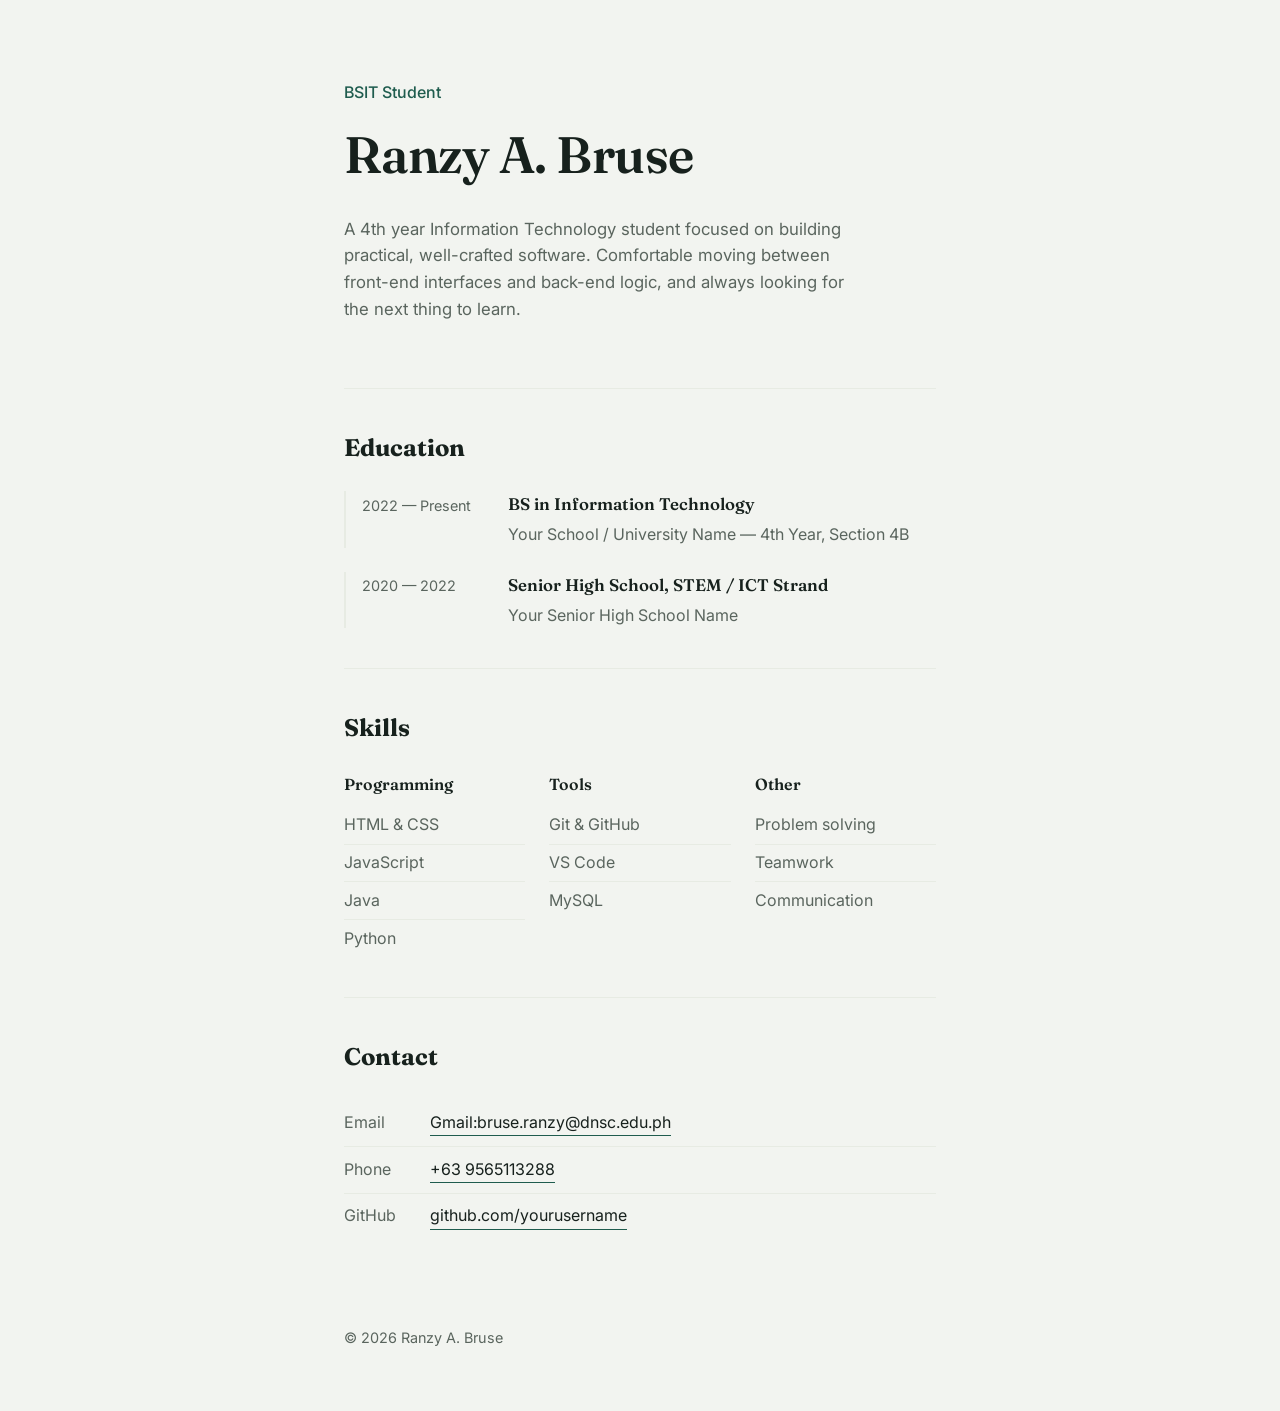
==== First-repo.html @ c1443541 "Improve personal-cv" ====
<!DOCTYPE html>
<html lang="en">
<head>
    <meta charset="UTF-8">
    <meta name="viewport" content="width=device-width, initial-scale=1.0">
    <title>Ranzy A. Bruse — Curriculum Vitae</title>
    <link rel="preconnect" href="https://fonts.googleapis.com">
    <link href="https://fonts.googleapis.com/css2?family=Fraunces:opsz,wght@9..144,500;9..144,600&family=Inter:wght@400;500;600&display=swap" rel="stylesheet">
    <link rel="stylesheet" href="style.css">
</head>
<body>
 
    <!-- Header / Hero section -->
    <header class="hero">
        <p class="hero-role">BSIT Student</p>
        <h1 class="hero-name">Ranzy A. Bruse</h1>
        <p class="hero-intro">
            <!-- PLACEHOLDER: replace with your own 2-3 sentence introduction -->
            A 4th year Information Technology student focused on building
            practical, well-crafted software. Comfortable moving between
            front-end interfaces and back-end logic, and always looking
            for the next thing to learn.
        </p>
    </header>
 
    <main>
        <!-- Education section -->
        <section class="section" id="education">
            <h2>Education</h2>
            <div class="entry">
                <div class="entry-when">2022 — Present</div>
                <div class="entry-body">
                    <h3>BS in Information Technology</h3>
                    <!-- PLACEHOLDER: replace with your actual school name -->
                    <p>Your School / University Name — 4th Year, Section 4B</p>
                </div>
            </div>
            <div class="entry">
                <div class="entry-when">2020 — 2022</div>
                <div class="entry-body">
                    <h3>Senior High School, STEM / ICT Strand</h3>
                    <!-- PLACEHOLDER: replace with your actual school name -->
                    <p>Your Senior High School Name</p>
                </div>
            </div>
        </section>
 
        <!-- Skills section -->
        <section class="section" id="skills">
            <h2>Skills</h2>
            <div class="skill-groups">
                <div class="skill-group">
                    <h3>Programming</h3>
                    <ul class="tag-list">
                        <li>HTML &amp; CSS</li>
                        <li>JavaScript</li>
                        <li>Java</li>
                        <li>Python</li>
                    </ul>
                </div>
                <div class="skill-group">
                    <h3>Tools</h3>
                    <ul class="tag-list">
                        <li>Git &amp; GitHub</li>
                        <li>VS Code</li>
                        <li>MySQL</li>
                    </ul>
                </div>
                <div class="skill-group">
                    <h3>Other</h3>
                    <ul class="tag-list">
                        <li>Problem solving</li>
                        <li>Teamwork</li>
                        <li>Communication</li>
                    </ul>
                </div>
            </div>
        </section>
 
        <!-- Contact section -->
        <section class="section" id="contact">
            <h2>Contact</h2>
            <ul class="contact-list">
                <!-- PLACEHOLDER: replace with your real contact details -->
                <li><span>Email</span><a href="Gmail:bruse.ranzy@dnsc.edu.ph">Gmail:bruse.ranzy@dnsc.edu.ph</a></li>
                <li><span>Phone</span><a href="tel:+639565113288">+63 9565113288</a></li>
                <li><span>GitHub</span><a href="https://github.com/yourusername" target="_blank" rel="noopener">github.com/yourusername</a></li>
            </ul>
        </section>
    </main>
 
    <footer class="footer">
        <p>&copy; 2026 Ranzy A. Bruse</p>
    </footer>
 
</body>
</html>
---- style.css ----
:root {
    --ink: #17211d;
    --paper: #f2f4f0;
    --paper-alt: #e7ebe3;
    --accent: #1f5c4e;
    --muted: #5a655e;
}
 
* {
    box-sizing: border-box;
}
 
body {
    margin: 0;
    background: var(--paper);
    color: var(--ink);
    font-family: 'Inter', -apple-system, Segoe UI, sans-serif;
    line-height: 1.6;
}
 
h1, h2, h3 {
    font-family: 'Fraunces', Georgia, serif;
    margin: 0;
    color: var(--ink);
}
 
/* ---------- Hero ---------- */
.hero {
    max-width: 640px;
    margin: 0 auto;
    padding: 5rem 1.5rem 3rem;
}
 
.hero-role {
    margin: 0 0 0.5rem;
    color: var(--accent);
    font-weight: 500;
}
 
.hero-name {
    font-size: clamp(2.2rem, 6vw, 3.2rem);
    font-weight: 600;
    letter-spacing: -0.01em;
}
 
.hero-intro {
    margin-top: 1.25rem;
    max-width: 46ch;
    color: var(--muted);
    font-size: 1.05rem;
}
 
/* ---------- Sections ---------- */
main {
    max-width: 640px;
    margin: 0 auto;
    padding: 0 1.5rem;
}
 
.section {
    padding: 2.5rem 0;
    border-top: 1px solid var(--paper-alt);
}
 
.section h2 {
    font-size: 1.5rem;
    margin-bottom: 1.5rem;
}
 
/* ---------- Education entries ---------- */
.entry {
    display: grid;
    grid-template-columns: 130px 1fr;
    gap: 1rem;
    padding-left: 1rem;
    border-left: 2px solid var(--paper-alt);
    margin-bottom: 1.5rem;
}
 
.entry:last-child {
    margin-bottom: 0;
}
 
.entry-when {
    color: var(--muted);
    font-size: 0.9rem;
    padding-top: 0.15rem;
}
 
.entry-body h3 {
    font-size: 1.05rem;
    font-weight: 600;
    margin-bottom: 0.25rem;
}
 
.entry-body p {
    margin: 0;
    color: var(--muted);
}
 
/* ---------- Skills ---------- */
.skill-groups {
    display: grid;
    grid-template-columns: repeat(auto-fit, minmax(150px, 1fr));
    gap: 1.5rem;
}
 
.skill-group h3 {
    font-size: 1rem;
    font-weight: 600;
    margin-bottom: 0.6rem;
}
 
.tag-list {
    list-style: none;
    margin: 0;
    padding: 0;
}
 
.tag-list li {
    padding: 0.35rem 0;
    border-bottom: 1px solid var(--paper-alt);
    color: var(--muted);
}
 
.tag-list li:last-child {
    border-bottom: none;
}
 
/* ---------- Contact ---------- */
.contact-list {
    list-style: none;
    margin: 0;
    padding: 0;
}
 
.contact-list li {
    display: flex;
    gap: 1rem;
    padding: 0.6rem 0;
    border-bottom: 1px solid var(--paper-alt);
}
 
.contact-list li:last-child {
    border-bottom: none;
}
 
.contact-list span {
    width: 70px;
    flex-shrink: 0;
    color: var(--muted);
}
 
.contact-list a {
    color: var(--ink);
    text-decoration: none;
    border-bottom: 1px solid var(--accent);
}
 
.contact-list a:hover {
    color: var(--accent);
}
 
/* ---------- Footer ---------- */
.footer {
    max-width: 640px;
    margin: 0 auto;
    padding: 2rem 1.5rem 3rem;
    color: var(--muted);
    font-size: 0.9rem;
}
 
/* ---------- Accessibility ---------- */
a:focus-visible,
button:focus-visible {
    outline: 2px solid var(--accent);
    outline-offset: 2px;
}
 
@media (prefers-reduced-motion: reduce) {
    * {
        transition: none !important;
    }
}
 
/* ---------- Responsive ---------- */
@media (max-width: 480px) {
    .entry {
        grid-template-columns: 1fr;
        gap: 0.25rem;
    }
    .entry-when {
        padding-top: 0;
    }
}
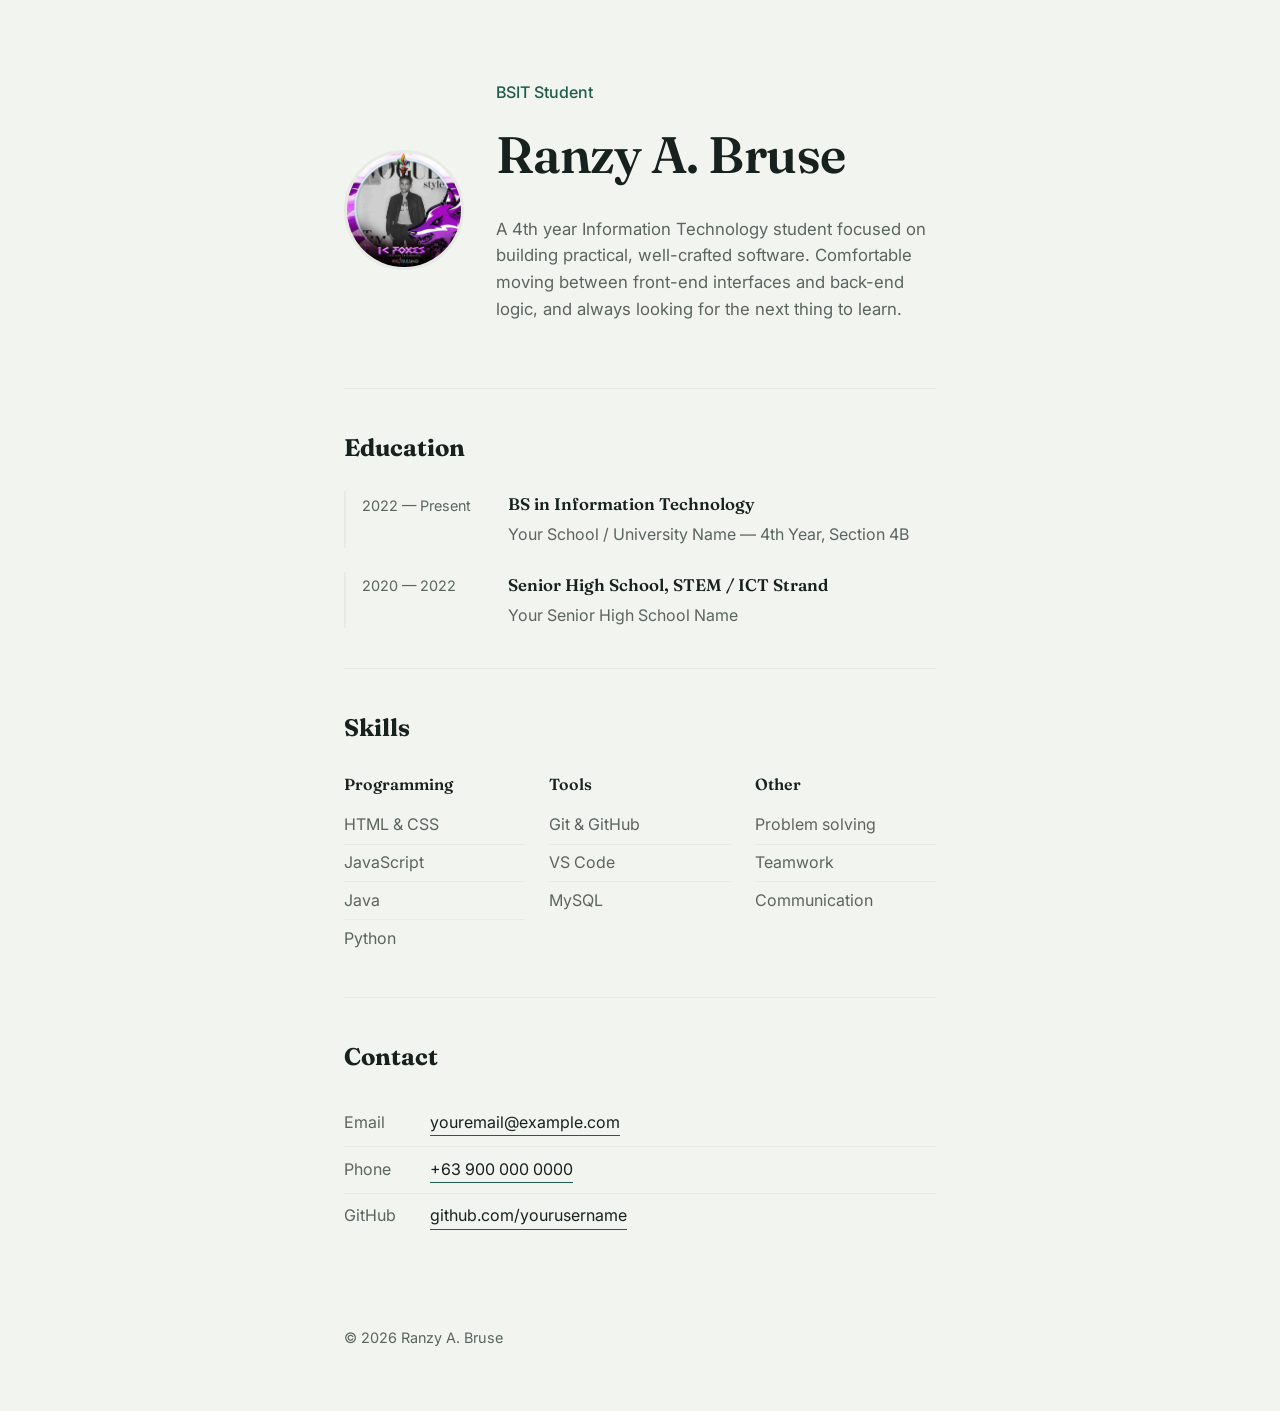
==== commit c0a56081: "Add profile photo" ====
--- a/First-repo.html
+++ b/First-repo.html
@@ -9,20 +9,23 @@
     <link rel="stylesheet" href="style.css">
 </head>
 <body>
- 
+
     <!-- Header / Hero section -->
     <header class="hero">
-        <p class="hero-role">BSIT Student</p>
-        <h1 class="hero-name">Ranzy A. Bruse</h1>
-        <p class="hero-intro">
-            <!-- PLACEHOLDER: replace with your own 2-3 sentence introduction -->
-            A 4th year Information Technology student focused on building
-            practical, well-crafted software. Comfortable moving between
-            front-end interfaces and back-end logic, and always looking
-            for the next thing to learn.
-        </p>
+        <img class="hero-photo" src="amaw.jpg" alt="Ranzy A. Bruse">
+        <div class="hero-text">
+            <p class="hero-role">BSIT Student</p>
+            <h1 class="hero-name">Ranzy A. Bruse</h1>
+            <p class="hero-intro">
+                <!-- PLACEHOLDER: replace with your own 2-3 sentence introduction -->
+                A 4th year Information Technology student focused on building
+                practical, well-crafted software. Comfortable moving between
+                front-end interfaces and back-end logic, and always looking
+                for the next thing to learn.
+            </p>
+        </div>
     </header>
- 
+
     <main>
         <!-- Education section -->
         <section class="section" id="education">
@@ -44,7 +47,7 @@
                 </div>
             </div>
         </section>
- 
+
         <!-- Skills section -->
         <section class="section" id="skills">
             <h2>Skills</h2>
@@ -76,22 +79,22 @@
                 </div>
             </div>
         </section>
- 
+
         <!-- Contact section -->
         <section class="section" id="contact">
             <h2>Contact</h2>
             <ul class="contact-list">
                 <!-- PLACEHOLDER: replace with your real contact details -->
-                <li><span>Email</span><a href="Gmail:bruse.ranzy@dnsc.edu.ph">Gmail:bruse.ranzy@dnsc.edu.ph</a></li>
-                <li><span>Phone</span><a href="tel:+639565113288">+63 9565113288</a></li>
+                <li><span>Email</span><a href="mailto:youremail@example.com">youremail@example.com</a></li>
+                <li><span>Phone</span><a href="tel:+639000000000">+63 900 000 0000</a></li>
                 <li><span>GitHub</span><a href="https://github.com/yourusername" target="_blank" rel="noopener">github.com/yourusername</a></li>
             </ul>
         </section>
     </main>
- 
+
     <footer class="footer">
         <p>&copy; 2026 Ranzy A. Bruse</p>
     </footer>
- 
+
 </body>
 </html>
--- a/style.css
+++ b/style.css
@@ -5,11 +5,11 @@
     --accent: #1f5c4e;
     --muted: #5a655e;
 }
- 
+
 * {
     box-sizing: border-box;
 }
- 
+
 body {
     margin: 0;
     background: var(--paper);
@@ -17,56 +17,84 @@
     font-family: 'Inter', -apple-system, Segoe UI, sans-serif;
     line-height: 1.6;
 }
- 
+
 h1, h2, h3 {
     font-family: 'Fraunces', Georgia, serif;
     margin: 0;
     color: var(--ink);
 }
- 
+
 /* ---------- Hero ---------- */
 .hero {
     max-width: 640px;
     margin: 0 auto;
     padding: 5rem 1.5rem 3rem;
-}
- 
+    display: flex;
+    align-items: center;
+    gap: 2rem;
+}
+
+.hero-photo {
+    width: 120px;
+    height: 120px;
+    border-radius: 50%;
+    object-fit: cover;
+    flex-shrink: 0;
+    border: 3px solid var(--paper-alt);
+}
+
+.hero-text {
+    min-width: 0;
+}
+
+@media (max-width: 480px) {
+    .hero {
+        flex-direction: column;
+        text-align: center;
+        gap: 1.25rem;
+    }
+    .hero-intro {
+        margin-left: auto;
+        margin-right: auto;
+    }
+}
+
 .hero-role {
     margin: 0 0 0.5rem;
     color: var(--accent);
     font-weight: 500;
 }
- 
+
 .hero-name {
     font-size: clamp(2.2rem, 6vw, 3.2rem);
     font-weight: 600;
     letter-spacing: -0.01em;
 }
- 
+
 .hero-intro {
     margin-top: 1.25rem;
     max-width: 46ch;
     color: var(--muted);
     font-size: 1.05rem;
 }
- 
+
 /* ---------- Sections ---------- */
 main {
     max-width: 640px;
     margin: 0 auto;
     padding: 0 1.5rem;
 }
- 
+
 .section {
     padding: 2.5rem 0;
     border-top: 1px solid var(--paper-alt);
 }
- 
+
 .section h2 {
     font-size: 1.5rem;
     margin-bottom: 1.5rem;
 }
- 
+
 /* ---------- Education entries ---------- */
 .entry {
     display: grid;
@@ -76,91 +104,91 @@
     border-left: 2px solid var(--paper-alt);
     margin-bottom: 1.5rem;
 }
- 
+
 .entry:last-child {
     margin-bottom: 0;
 }
- 
+
 .entry-when {
     color: var(--muted);
     font-size: 0.9rem;
     padding-top: 0.15rem;
 }
- 
+
 .entry-body h3 {
     font-size: 1.05rem;
     font-weight: 600;
     margin-bottom: 0.25rem;
 }
- 
+
 .entry-body p {
     margin: 0;
     color: var(--muted);
 }
- 
+
 /* ---------- Skills ---------- */
 .skill-groups {
     display: grid;
     grid-template-columns: repeat(auto-fit, minmax(150px, 1fr));
     gap: 1.5rem;
 }
- 
+
 .skill-group h3 {
     font-size: 1rem;
     font-weight: 600;
     margin-bottom: 0.6rem;
 }
- 
+
 .tag-list {
     list-style: none;
     margin: 0;
     padding: 0;
 }
- 
+
 .tag-list li {
     padding: 0.35rem 0;
     border-bottom: 1px solid var(--paper-alt);
     color: var(--muted);
 }
- 
+
 .tag-list li:last-child {
     border-bottom: none;
 }
- 
+
 /* ---------- Contact ---------- */
 .contact-list {
     list-style: none;
     margin: 0;
     padding: 0;
 }
- 
+
 .contact-list li {
     display: flex;
     gap: 1rem;
     padding: 0.6rem 0;
     border-bottom: 1px solid var(--paper-alt);
 }
- 
+
 .contact-list li:last-child {
     border-bottom: none;
 }
- 
+
 .contact-list span {
     width: 70px;
     flex-shrink: 0;
     color: var(--muted);
 }
- 
+
 .contact-list a {
     color: var(--ink);
     text-decoration: none;
     border-bottom: 1px solid var(--accent);
 }
- 
+
 .contact-list a:hover {
     color: var(--accent);
 }
- 
+
 /* ---------- Footer ---------- */
 .footer {
     max-width: 640px;
@@ -169,20 +197,20 @@
     color: var(--muted);
     font-size: 0.9rem;
 }
- 
+
 /* ---------- Accessibility ---------- */
 a:focus-visible,
 button:focus-visible {
     outline: 2px solid var(--accent);
     outline-offset: 2px;
 }
- 
+
 @media (prefers-reduced-motion: reduce) {
     * {
         transition: none !important;
     }
 }
- 
+
 /* ---------- Responsive ---------- */
 @media (max-width: 480px) {
     .entry {
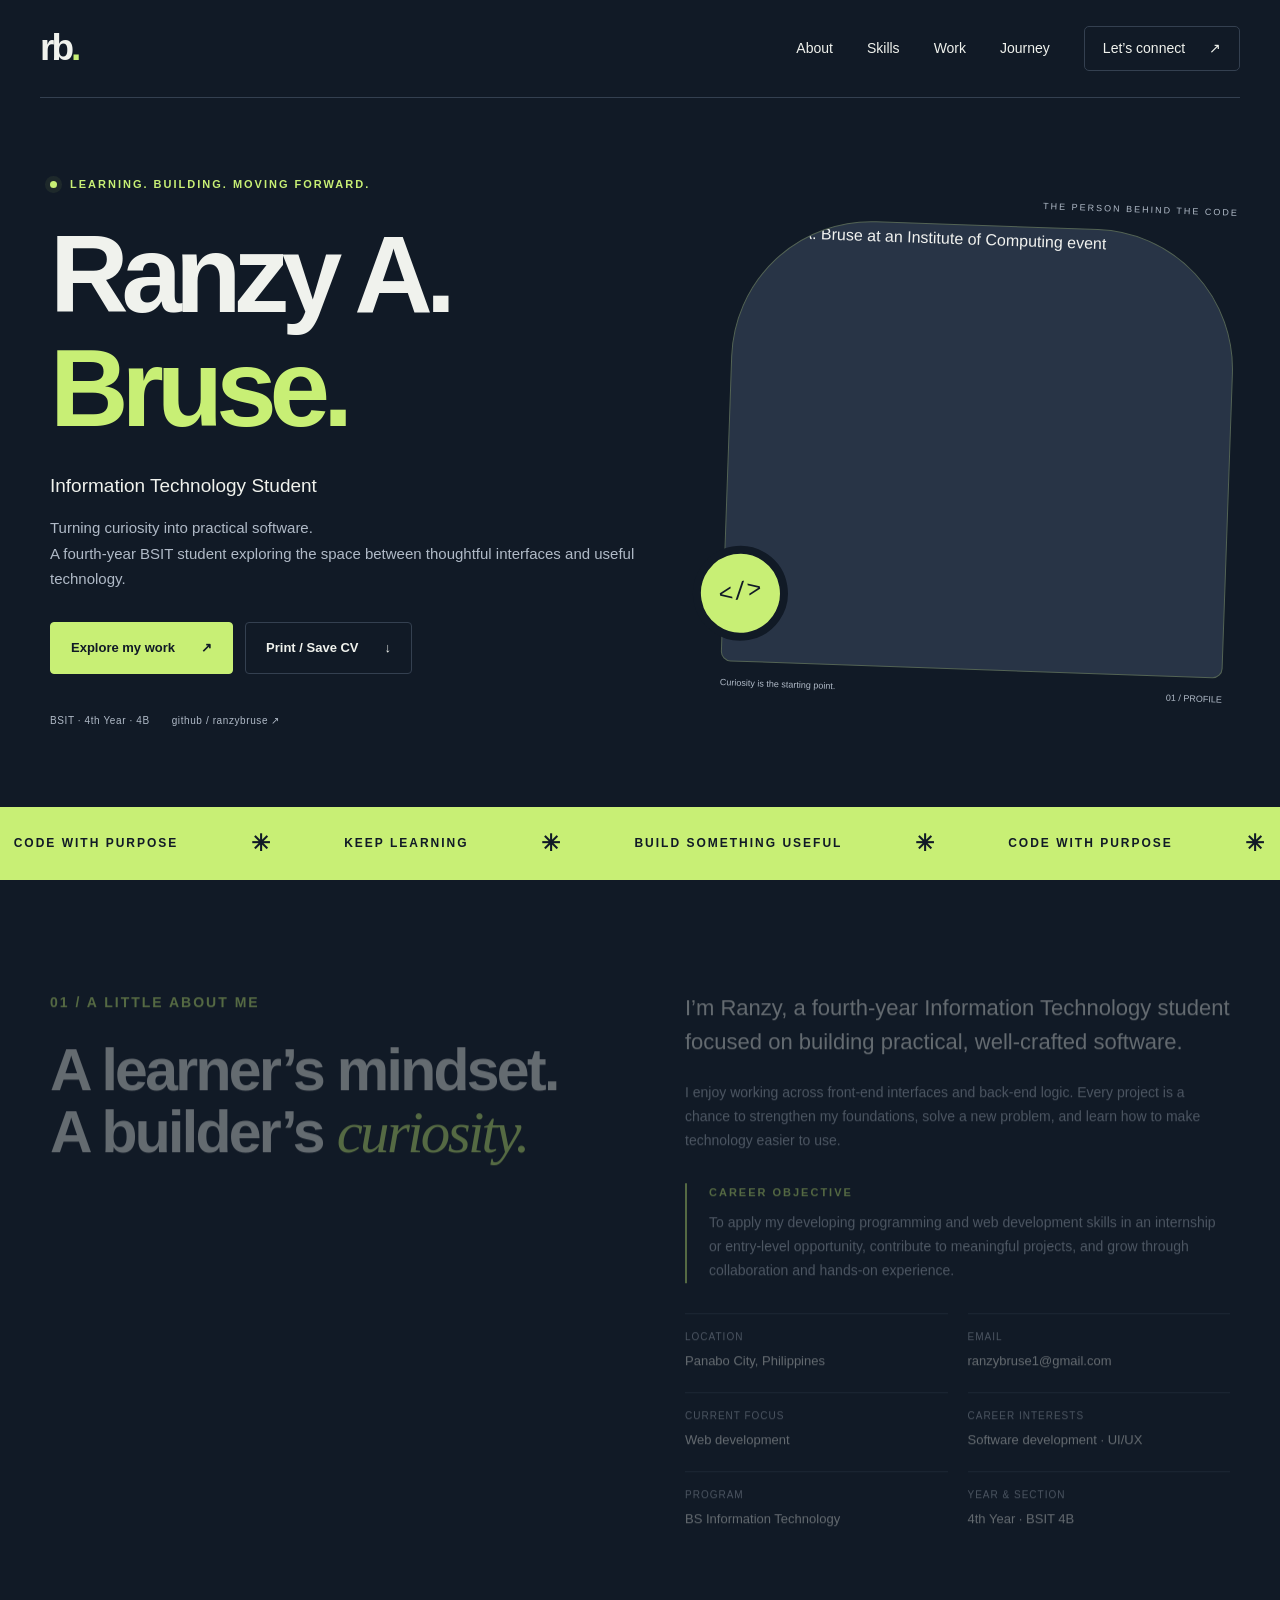
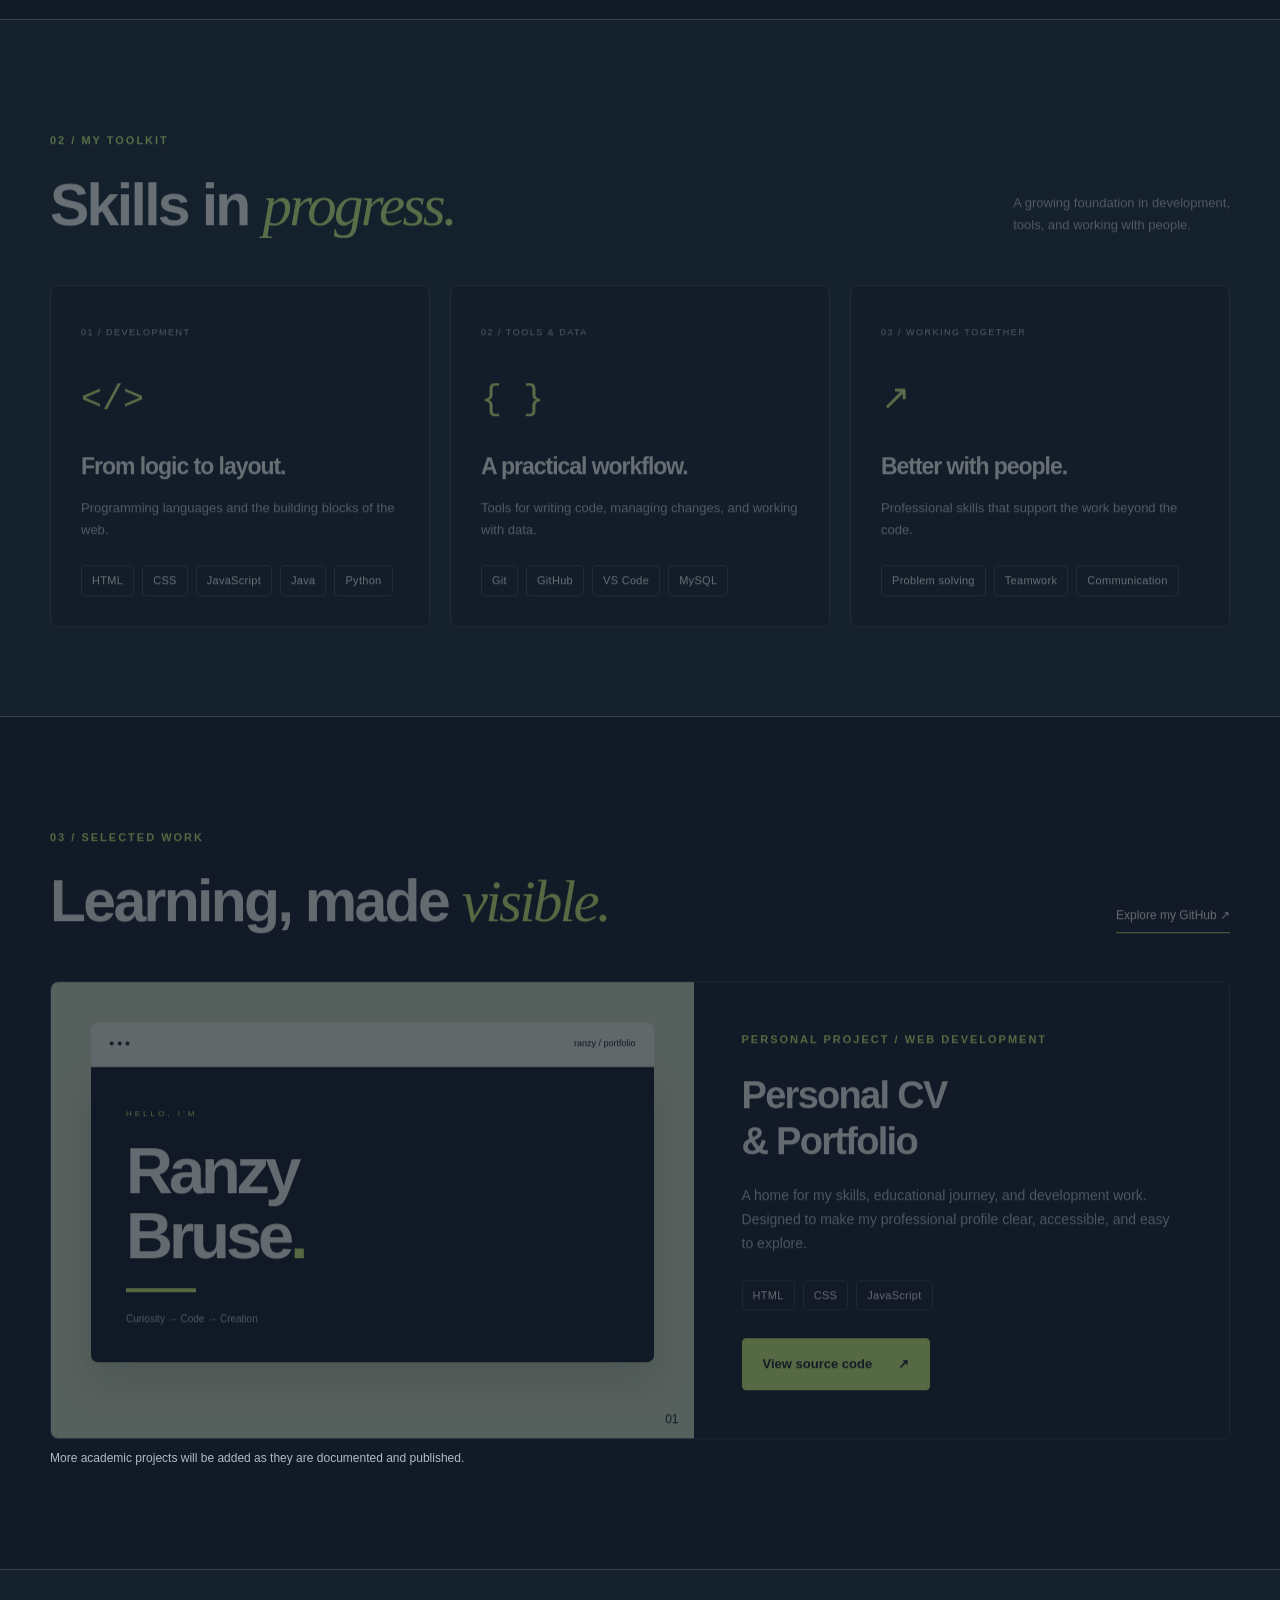
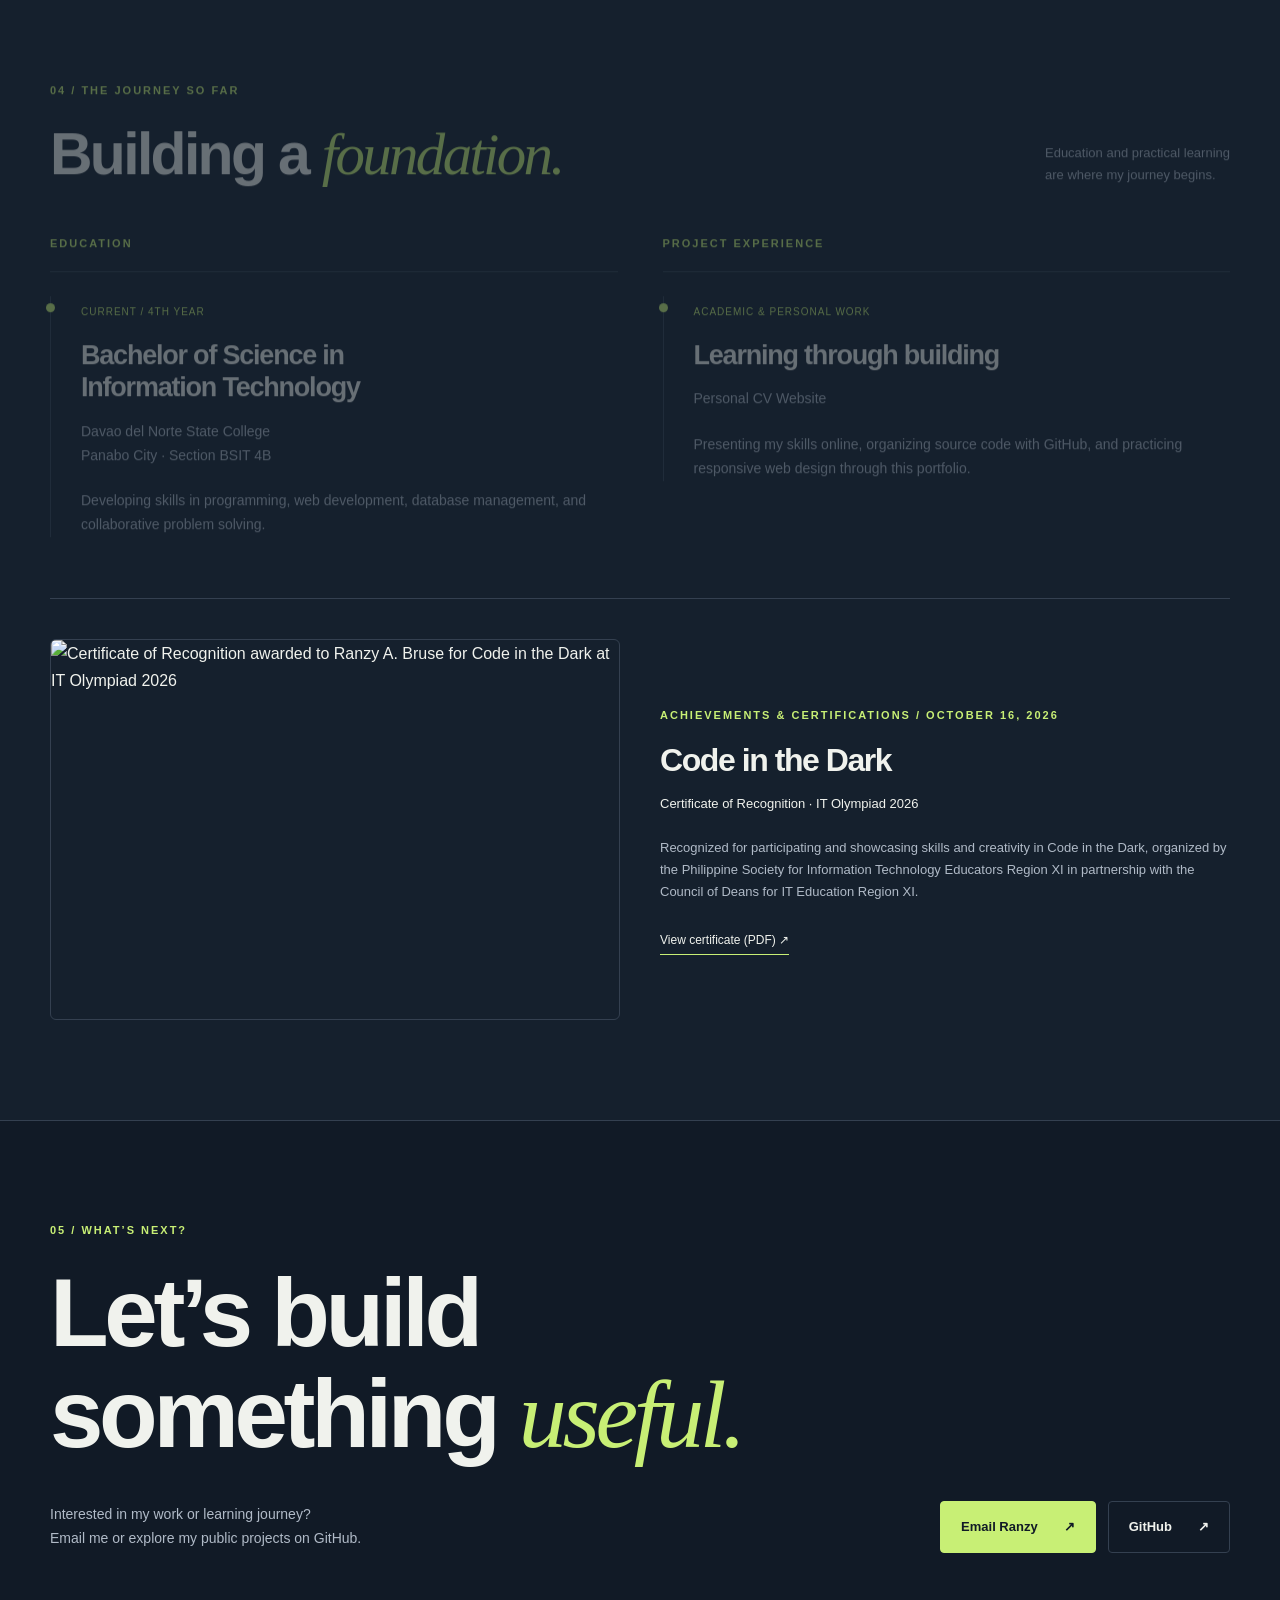
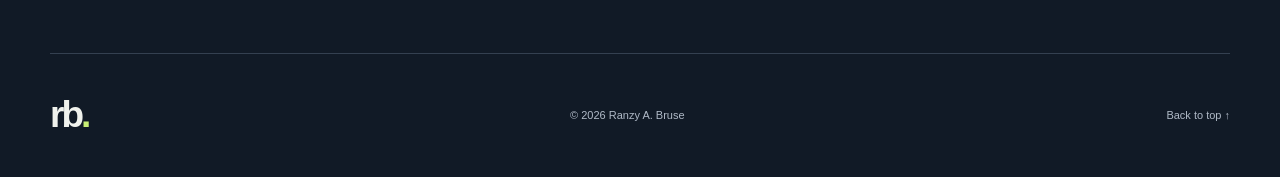
==== commit 43c2c8f6: "Add files via upload" ====
--- a/First-repo.html
+++ b/First-repo.html
@@ -1,100 +1 @@
-<!DOCTYPE html>
-<html lang="en">
-<head>
-    <meta charset="UTF-8">
-    <meta name="viewport" content="width=device-width, initial-scale=1.0">
-    <title>Ranzy A. Bruse — Curriculum Vitae</title>
-    <link rel="preconnect" href="https://fonts.googleapis.com">
-    <link href="https://fonts.googleapis.com/css2?family=Fraunces:opsz,wght@9..144,500;9..144,600&family=Inter:wght@400;500;600&display=swap" rel="stylesheet">
-    <link rel="stylesheet" href="style.css">
-</head>
-<body>
-
-    <!-- Header / Hero section -->
-    <header class="hero">
-        <img class="hero-photo" src="amaw.jpg" alt="Ranzy A. Bruse">
-        <div class="hero-text">
-            <p class="hero-role">BSIT Student</p>
-            <h1 class="hero-name">Ranzy A. Bruse</h1>
-            <p class="hero-intro">
-                <!-- PLACEHOLDER: replace with your own 2-3 sentence introduction -->
-                A 4th year Information Technology student focused on building
-                practical, well-crafted software. Comfortable moving between
-                front-end interfaces and back-end logic, and always looking
-                for the next thing to learn.
-            </p>
-        </div>
-    </header>
-
-    <main>
-        <!-- Education section -->
-        <section class="section" id="education">
-            <h2>Education</h2>
-            <div class="entry">
-                <div class="entry-when">2022 — Present</div>
-                <div class="entry-body">
-                    <h3>BS in Information Technology</h3>
-                    <!-- PLACEHOLDER: replace with your actual school name -->
-                    <p>Your School / University Name — 4th Year, Section 4B</p>
-                </div>
-            </div>
-            <div class="entry">
-                <div class="entry-when">2020 — 2022</div>
-                <div class="entry-body">
-                    <h3>Senior High School, STEM / ICT Strand</h3>
-                    <!-- PLACEHOLDER: replace with your actual school name -->
-                    <p>Your Senior High School Name</p>
-                </div>
-            </div>
-        </section>
-
-        <!-- Skills section -->
-        <section class="section" id="skills">
-            <h2>Skills</h2>
-            <div class="skill-groups">
-                <div class="skill-group">
-                    <h3>Programming</h3>
-                    <ul class="tag-list">
-                        <li>HTML &amp; CSS</li>
-                        <li>JavaScript</li>
-                        <li>Java</li>
-                        <li>Python</li>
-                    </ul>
-                </div>
-                <div class="skill-group">
-                    <h3>Tools</h3>
-                    <ul class="tag-list">
-                        <li>Git &amp; GitHub</li>
-                        <li>VS Code</li>
-                        <li>MySQL</li>
-                    </ul>
-                </div>
-                <div class="skill-group">
-                    <h3>Other</h3>
-                    <ul class="tag-list">
-                        <li>Problem solving</li>
-                        <li>Teamwork</li>
-                        <li>Communication</li>
-                    </ul>
-                </div>
-            </div>
-        </section>
-
-        <!-- Contact section -->
-        <section class="section" id="contact">
-            <h2>Contact</h2>
-            <ul class="contact-list">
-                <!-- PLACEHOLDER: replace with your real contact details -->
-                <li><span>Email</span><a href="mailto:youremail@example.com">youremail@example.com</a></li>
-                <li><span>Phone</span><a href="tel:+639000000000">+63 900 000 0000</a></li>
-                <li><span>GitHub</span><a href="https://github.com/yourusername" target="_blank" rel="noopener">github.com/yourusername</a></li>
-            </ul>
-        </section>
-    </main>
-
-    <footer class="footer">
-        <p>&copy; 2026 Ranzy A. Bruse</p>
-    </footer>
-
-</body>
-</html>+<!doctype html><html lang="en"><head><meta charset="utf-8"><meta name="viewport" content="width=device-width,initial-scale=1"><meta http-equiv="refresh" content="0;url=./index.html"><title>Ranzy A. Bruse — Portfolio</title></head><body><p><a href="./index.html">Open Ranzy’s portfolio</a></p></body></html>
